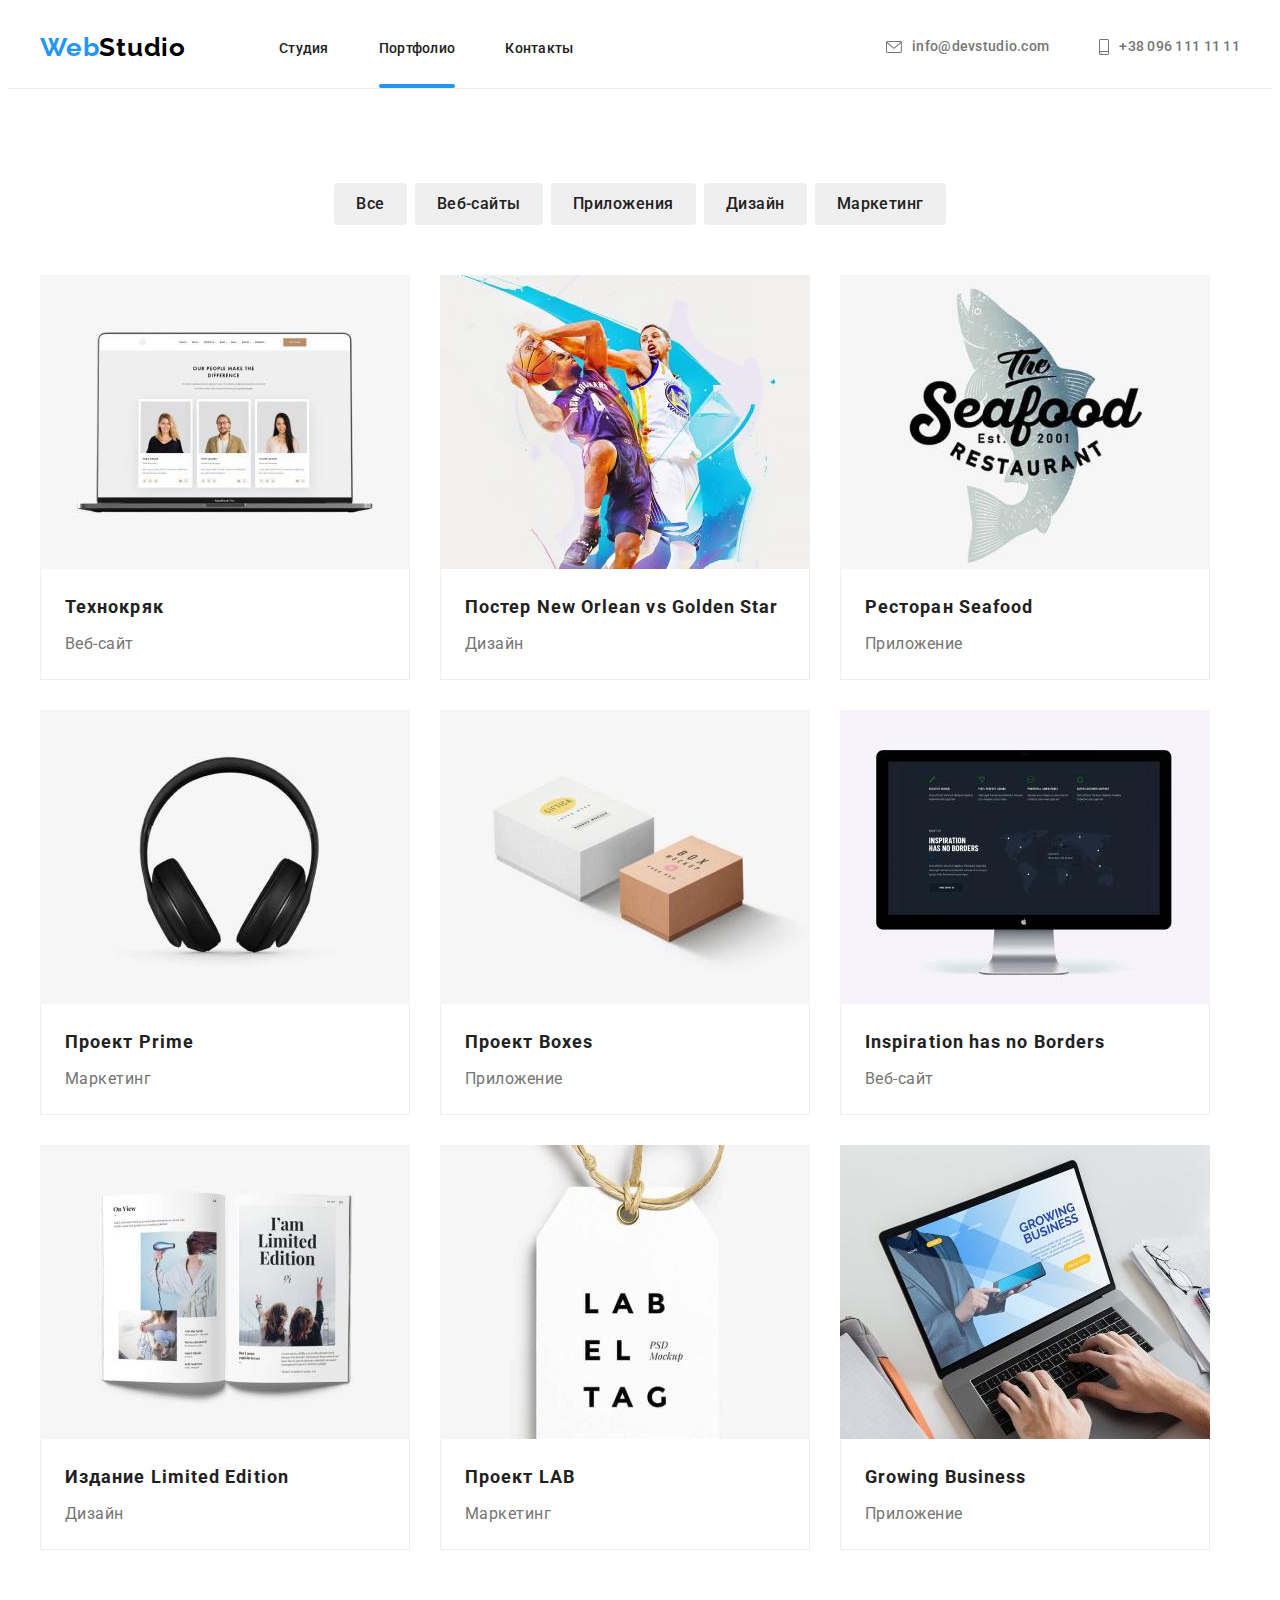
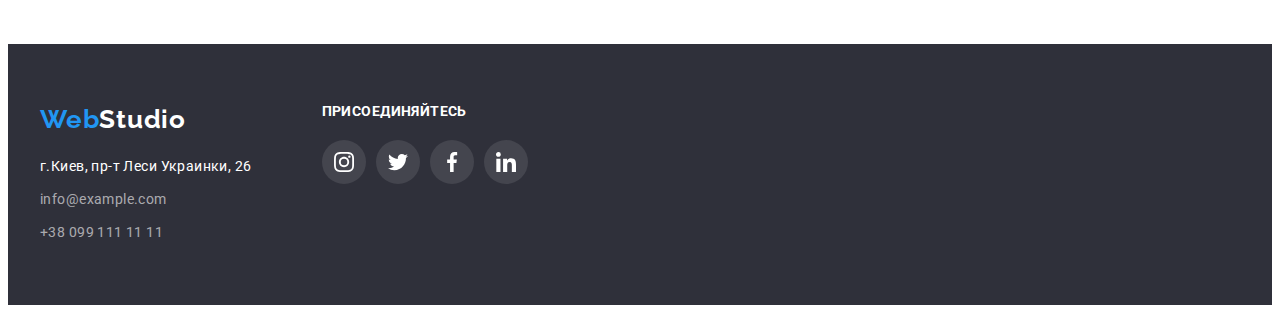
==== portfolio.html @ 5cf45ad4 "add" ====
<!DOCTYPE html>
<html lang="ru">
  <head>
    <meta charset="UTF-8" />
    <meta http-equiv="X-UA-Compatible" content="IE=edge" />
    <meta name="viewport" content="width=device-width, initial-scale=1.0" />
    <title>Портфолио</title>
    <link rel="preconnect" href="https://fonts.googleapis.com" />
    <link rel="preconnect" href="https://fonts.gstatic.com" crossorigin />
    <link
      href="https://fonts.googleapis.com/css2?family=Raleway:wght@700&family=Roboto:wght@400;500;700;900&display=swap"
      rel="stylesheet"
    />
    <link rel="stylesheet" href="./css/style.css" />
    <link rel="stylesheet" href="https://cdnjs.cloudflare.com/ajax/libs/modern-normalize/1.1.0/modern-normalize.min.css" integrity="sha512-wpPYUAdjBVSE4KJnH1VR1HeZfpl1ub8YT/NKx4PuQ5NmX2tKuGu6U/JRp5y+Y8XG2tV+wKQpNHVUX03MfMFn9Q==" crossorigin="anonymous" referrerpolicy="no-referrer" />
  </head>
  <body>
    <header class="header">
      <div class="container header-container">
      <nav class="header-nav">
        <a class="logo-header list" href="./index.html"lang="en"><span class="logo-web">Web</span>Studio</span></a>
        <ul class="header-list">
          <li class="header-item"><a href="" class="header-link list">Студия</a></li>
          <li class="header-item" ><a href="./portfolio.html"class="header-link current list">Портфолио</a></li>
          <li class="header-item "><a href="" class="header-link list">Контакты</a></li>
        </ul>
      </nav>
      <ul class="header-contacts list">
        <li class="header-contacts-item"><a href="mailto:info@devstudio.com" class="header-mail list">info@devstudio.com 
          <svg class="header-icon" width="16" height="12">
          <use href="./images/icons.svg#icon-envelope"></use>
          </svg>
          </a>
        </li>
        <li class="header-contacts-item"><a href="tel:+380961111111" class="header-tel list">+38 096 111 11 11 
          <svg class="header-icon" width="10" height="16">
          <use href="./images/icons.svg#icon-smartphone"></use>
          </svg>
           </a></li>
      </ul>
    </div>
    </header>
    <section class="portfolio section">
      <div class="container portfolio-container">
      <ul class="button-list list">
        <li class="button-item"><button class="button-link"type="button">Все</button></li>
        <li class="button-item"><button class="button-link"type="button">Веб-сайты</button></li>
        <li class="button-item"><button class="button-link"type="button">Приложения</button></li>
        <li class="button-item"><button class="button-link"type="button">Дизайн</button></li>
        <li class="button-item"><button class="button-link"type="button">Маркетинг</button></li>
      </ul>
      <ul class="portfolio-list list">
        <li class="portfolio-item"><a href="" class="portfolio-link list">
          <div class="portfolio-wrap">
          <img
            src="./images 2/img 1.jpg"
            alt="Websait"
            width="370"
            height="294"
          />
          <p class="portfolio-top-text">
            Ресурс пропонує комплексні пропозиції з різним рівнем функціоналу та сервісів. Все це дозволить відвідувачу отримати вичерпні відомості про компанію чи приватну особу.
          </p>
        </div>
          <div class="portfolio-rectangle">
          <h3 class="portfolio-title">Технокряк</h3>
          <p class="portfolio-text">Веб-сайт</p>
        </div>
      </a>
      </li>
        <li class="portfolio-item"><a href="" class="portfolio-link list">
          <div class="portfolio-wrap">
            <img src="./images 2/img 2.jpg"
            alt="Design"
            width="370"
            height="294"
          />
            <p class="portfolio-top-text">
            Ресурс пропонує комплексні пропозиції з різним рівнем функціоналу та сервісів. Все це дозволить відвідувачу отримати вичерпні відомості про компанію чи приватну особу.
          </p>
        </div>
          <div class="portfolio-rectangle">
          <h3 class="portfolio-title">Постер New Orlean vs Golden Star</h3>
          <p class="portfolio-text">Дизайн</p>
        </div>
      </a>
        </li>
        <li class="portfolio-item"><a href="" class="portfolio-link list">
          <div class="portfolio-wrap">
          <img
            src="./images 2/img 3.jpg"
            alt="Application"
            width="370"
            height="294"
          />
          <p class="portfolio-top-text">
            Ресурс пропонує комплексні пропозиції з різним рівнем функціоналу та сервісів. Все це дозволить відвідувачу отримати вичерпні відомості про компанію чи приватну особу.
          </p>
        </div>
          <div class="portfolio-rectangle">
        <h3 class="portfolio-title">Ресторан Seafood</h3>
          <p class="portfolio-text">Приложение</p>
        </div>
      </a>
        </li>
        <li class="portfolio-item"><a href="" class="portfolio-link list">
          <div class="portfolio-wrap">
          <img
            src="./images 2/img 4.jpg"
            alt="Marketing"
            width="370"
            height="294"
          />
          <p class="portfolio-top-text">
            Ресурс пропонує комплексні пропозиції з різним рівнем функціоналу та сервісів. Все це дозволить відвідувачу отримати вичерпні відомості про компанію чи приватну особу.
          </p>
        </div>
          <div class="portfolio-rectangle">
          <h3 class="portfolio-title">Проект Prime</h3>
          <p class="portfolio-text">Маркетинг</p>
        </div>
      </a>
      </li>
        <li class="portfolio-item"><a href="" class="portfolio-link list">
          <div class="portfolio-wrap">
          <img
            src="./images 2/img 5.jpg"
            alt="Application"
            width="370"
            height="294"
          />
          <p class="portfolio-top-text">
            Ресурс пропонує комплексні пропозиції з різним рівнем функціоналу та сервісів. Все це дозволить відвідувачу отримати вичерпні відомості про компанію чи приватну особу.
          </p>
        </div>
          <div class="portfolio-rectangle"><h3 class="portfolio-title">Проект Boxes</h3>
          <p class="portfolio-text">Приложение</p>
        </div>
      </a>
      </li>
        <li class="portfolio-item"><a href="" class="portfolio-link list">
          <div class="portfolio-wrap">
          <img
            src="./images 2/img 6.jpg"
            alt="Websait"
            width="370"
            height="294"
          />
          <p class="portfolio-top-text">
            Ресурс пропонує комплексні пропозиції з різним рівнем функціоналу та сервісів. Все це дозволить відвідувачу отримати вичерпні відомості про компанію чи приватну особу.
          </p>
        </div>
          <div class="portfolio-rectangle"><h3 class="portfolio-title">Inspiration has no Borders</h3>
          <p class="portfolio-text">Веб-сайт</p>
        </div></a>
      </li>
        <li class="portfolio-item"><a href="" class="portfolio-link list">
          <div class="portfolio-wrap">
          <img
            src="./images 2/img 7.jpg"
            alt="Design"
            width="370"
            height="294"
          />
          <p class="portfolio-top-text">
            Ресурс пропонує комплексні пропозиції з різним рівнем функціоналу та сервісів. Все це дозволить відвідувачу отримати вичерпні відомості про компанію чи приватну особу.
          </p>
        </div>
          <div class="portfolio-rectangle"><h3 class="portfolio-title">Издание Limited Edition</h3>
          <p class="portfolio-text">Дизайн</p>
        </div></a>
      </li>
        <li class="portfolio-item"><a href="" class="portfolio-link list">
          <div class="portfolio-wrap">
          <img
            src="./images 2/img 8.jpg"
            alt="Marketing"
            width="370"
            height="294"
          />
          <p class="portfolio-top-text">
            Ресурс пропонує комплексні пропозиції з різним рівнем функціоналу та сервісів. Все це дозволить відвідувачу отримати вичерпні відомості про компанію чи приватну особу.
          </p>
        </div>
          <div class="portfolio-rectangle"><h3 class="portfolio-title">Проект LAB</h3>
          <p class="portfolio-text">Маркетинг</p>
        </div></a>
      </li>
        <li class="portfolio-item"><a href="" class="portfolio-link list">
          <div class="portfolio-wrap">
          <img
            src="./images 2/img 9.jpg"
            alt="Application"
            width="370"
            height="294"
          />
          <p class="portfolio-top-text">
            Ресурс пропонує комплексні пропозиції з різним рівнем функціоналу та сервісів. Все це дозволить відвідувачу отримати вичерпні відомості про компанію чи приватну особу.
          </p>
        </div>
          <div class="portfolio-rectangle">
          <h3 class="portfolio-title">Growing Business</h3>
          <p class="portfolio-text">Приложение</p>
        </div>
      </a>
      </li>
      </ul>
    </div>
    </section>
   <footer class="footer-contact">
  <div class="contact container"> 
        <div>
      <a class="logo-footer list" href ="/index.html" lang="en"><span class="logo-web">Web</span><span>Studio</span></a>
      <address class="contact-adress ">
        <ul class="contact-list list ">
          <li class="contact-item ">
            <a
              href =" https://g.page/stamp-capital?share"
              target="_blank"class="contact-map list"
              rel="noopener noreferrer nofollow"
              >г.Киев, пр-т Леси Украинки, 26</a
            >
          </li>
          <li class="contact-item"><a href="mailto:info@example.com" class="contact-email list">info@example.com</a></li>
          <li class="contact-item"><a class="contact-tel list" href="tel:+380991111111">+38 099 111 11 11</a></li>
        </ul>
      </address>
     </div>
    <div class="footer-connect">
      <h3 class="footer-connect-text">Присоединяйтесь</h3>
            <ul class="footer-connect-soc list">
            <li class="footer-connect-soc-item"><a href="" class="footer-connect-soc-link link">
                <svg class="footer-connect-soc-icon" width="20" height="20">
                  <use href="./images/icons.svg#icon-instagram"></use>
                </svg>
              </a></li>
              <li class="footer-connect-soc-item"><a href="" class="footer-connect-soc-link link">
                <svg class="footer-connect-soc-icon" width="20" height="20">
                  <use href="./images/icons.svg#icon-twitter"></use>
                </svg>
              </a></li>
              <li class="footer-connect-soc-item"><a href="" class="footer-connect-soc-link link">
                <svg class="footer-connect-soc-icon" width="20" height="20">
                  <use href="./images/icons.svg#icon-facebook"></use>
                </svg>
              </a></li>
              <li class="footer-connect-soc-item"><a href="" class="footer-connect-soc-link link">
                <svg class="footer-connect-soc-icon" width="20" height="20">
                  <use href="./images/icons.svg#icon-linkedin"></use>
                </svg>
              </a></li>
            </ul>
            </div>
          </div>
  </body>
</html>
---- css/style.css ----
:root {
   --first-text-color:  #212121;
   --secondary-text-color:#757575;
   --hover-color:  #2196F3;
}


body{
    font-family: 'Roboto',sans-serif;
}
p, h1, h2, h3, h4 ,h5, h6{
    margin: 0;
}

ul, ol {
    margin: 0;
    padding-left: 0;
}

.list{
    list-style: none;
}

.list{
    text-decoration: none;
    
}

.container{
    width: 1200px;
    margin-left: auto;
    margin-right: auto;
    padding-left: 15px;
    padding-right: 15px;
}
.section{
    padding-top: 94px;
    padding-bottom: 94px;
}

.section-second {
    padding-top: 0px;
    padding-bottom: 94px;
    }

    img{
        display: block;
        max-width: 100%;
        height: auto;
    }
    

 
/*-------------HEADER------*/

.header{
   border-bottom: 1px solid #ECECEC; 
   padding-top: 24px;
   padding-bottom: 25px;
}

.header > .container{
display: flex;
align-items: center;
}
.logo-header
{
     font-family: 'Raleway',sans-serif;
     font-weight: 700;
     font-size: 26px;
     line-height: 1.19;
     letter-spacing: 0.03em; 
     color: #000000;
     margin-right: 93px;
    

}   
.logo-web {
    font-family: 'Raleway', sans-serif;
    font-weight: 700;
    font-size: 26px;
    line-height: 1.19;
    letter-spacing: 0.03em;
    color: #2196F3;
    
}
.header-nav{
    display: flex;
    align-items: center;
}
.header-list{
 display: flex;
 align-items: center;
 
 }
 .header-item{
    list-style: none;
    
 }    
    
  .header-item:not(:last-child){
   margin-right: 50px;
     }    
 
.header-link{
    font-weight: 500;
    font-size: 14px;
    line-height: 1.14;
    list-style: none;
    letter-spacing: 0.02em;
    color:var(--first-text-color);
    transition: color 250ms cubic-bezier(0.4, 0, 0.2, 1);
    
    
}     
.header-link:hover, 
.header-link:focus {
    color: var(--hover-color)
}  
.current{
    position: relative;
}
.current::after{
    position: absolute;
    width: 100%;
    content: '';
    height: 4px;
    border-radius:2px;
    left: 0;
    background-color: #2196F3;
    bottom: -32px;
    transition: transform 250ms cubic-bezier(0.4, 0, 0.2, 1);
    transition-property: color;
}


.current:hover,
.current:active{
   color: var(--hover-color);
}
.header-contacts{
    display: flex;
    margin-left: auto;
    align-items: center;
}
.header-contacts-item:not(:last-child){
margin-right: 50px;
}

.header-icon {
    display: flex;
    align-items: center;
    fill: currentColor;
    margin-right: 10px;
    
}
    
.header-icon:hover,
.header-icon:focus {
    background-color:#FFFFFF ;
    fill:currentColor;
}


.header-mail{
    display: flex;
    align-items: center;
    flex-direction:row-reverse;
    font-weight: 500;
    font-size: 14px;
    line-height: 1.14;
    letter-spacing: 0.02em;
    color: var(--secondary-text-color);
    transition: color 250ms cubic-bezier(0.4, 0, 0.2, 1);
    
 }
.header-mail:hover,
.header-mail:focus {
 color: var(--hover-color);
 
}

.header-tel{
    display: flex;
    align-items: center;
    flex-direction: row-reverse;
    font-weight: 500;
    font-size: 14px;
    line-height: 1.14;
    letter-spacing: 0.02em;
    color: var(--secondary-text-color);
    transition: color 250ms cubic-bezier(0.4, 0, 0.2, 1);
    
 }
 
.header-tel:hover,
.header-tel:focus {
    color: var(--hover-color)
 
}

      /*--------HERO-----------*/

.hero{
    /* background-color:#2F303A; */
    padding-top: 200px;
    padding-bottom: 200px;
    text-align: center;
    margin-top: auto;
}
 .hero-bg {
    background-image: linear-gradient(rgba(47, 48, 58, 0.4),
    rgba(47, 48, 58, 0.4)),url(../images/hero-bg.jpg);
    background-repeat: no-repeat;
    background-position: center;
    background-size: cover;
    max-width: 1600px;
    margin-left: auto;
    margin-right: auto;
    
}
    .hero-title {
    font-family: Roboto ;
    font-weight: 900;
    font-size: 44px;
    line-height: 1.36;
    text-align: center;
    letter-spacing: 0.06em;
    text-transform: uppercase;
    color: #FFFFFF;
    margin: auto;
    margin-right: auto;
    margin-bottom: 30px;
    max-width: 696px;
    
}
 .hero-btn {
    font-family:inherit;
    font-weight: 700;
    font-size: 16px;
    line-height: 1.88;
    display: flex;
    text-align: center;
    letter-spacing: 0.06em;
    cursor: pointer;
    color: #FFFFFF;
    background-color: #2196F3;
    display:block;
    margin:auto;
    height: 50px;
    width: 200px;
    border-radius: 4px;
    border-color:transparent;
    transition: transform 250ms cubic-bezier(0.4, 0, 0.2, 1);
    transition-property: background-color;
} 
.hero-btn:hover,
.hero-btn:focus {
    background-color: #188CE8; 
}  
    


 /*--------DESCRIPTION-----------*/


       
   

   .description-list{
    display: flex;
    align-items: center;
    
    }
   .description-item:not(:last-child){
    margin-right: 30px;
    
   }

   .description-soc {
    display: flex;
    align-items: center;
    justify-content: center;
    width: 270px;
    height: 120px;
    background-color: #F5F4FA;
    margin-bottom:30px;
     
   }
   
   .description-title {
    font-family: inherit;
    font-weight: 700;
    font-size: 14px;
    line-height: 1.14;
    letter-spacing: 0.03em;
    text-transform: uppercase;
    color:var(--first-text-color);
    margin-bottom: 10px;
    
}

.description-text {
    
    font-weight: 400;
    font-size: 14px;
    line-height: 1.71;
    letter-spacing: 0.03em;
    color: var(--secondary-text-color);
    
   
}

/*---------------ABOUT---------*/


.about-title{
    font-weight: 700;
    font-size: 36px;
    line-height: 1.17;
    text-align: center;
    letter-spacing: 0.03em;
    color: var(--first-text-color);
    margin-bottom: 50px;

}

.about-picture{
    display: flex;
    align-items: center;
    gap: 30px;
}

.about-item{
    position: relative;
}

.about-text{
    position: absolute;
    bottom:0;
    font-family: inherit;
    font-weight: 700;
    font-size: 14px;
    line-height: 1.14;;
    text-align: center;
    letter-spacing: 0.03em;
    text-transform: uppercase;
    color: #FFFFFF;
    width: 100%;
    height: 70px;
    background: rgba(47, 48, 58, 0.8);
    display: flex;
    justify-content: center;
    align-items: center;
}

/*---------------TEAM---------*/

.team {
    background-color: #F5F4FA;
    max-width: 1600px;
    margin-left: auto;
    margin-right: auto;
}

.team-title {
    font-weight: 700;
    font-size: 36px;
    line-height: 1.17;
    letter-spacing: 0.03em;
    color: var(--first-text-color);
    margin-bottom: 50px;
    text-align: center;
}

  .team-name {
    font-weight: 500;
    font-size: 16px;
    line-height: 1.19;
    letter-spacing: 0.03em;
    color: var(--first-text-color);
    margin-bottom: 10px;
   
    
 }

 .team-picture {
    display: flex;
    align-items: center;
    gap: 30px;
    list-style: none;
    text-align: center;
    
}
 
.team-list{
    
    border-color: transparent;
    background: #FFFFFF;
    box-shadow: 0px 4px 4px rgba(0, 0, 0, 0.25), 0px 1px 1px rgba(0, 0, 0, 0.14), 0px 2px 1px rgba(0, 0, 0, 0.2);
    border-radius: 0px 0px 4px 4px;
}

.team-rectangle{
    padding-top: 30px;
    padding-bottom: 30px;
    
}
.team-text {
    font-weight: 400;
    font-size: 16px;
    line-height: 1.19;
    letter-spacing: 0.03em;
    color: var(--secondary-text-color);
    margin-bottom: 16px;
    
}

.team-soc{
    display: flex;
    justify-content: center;
    gap: 10px;
}

.team-soc-link  {
    width: 44px;
    height: 44px;
    border-radius: 50%;
    background-color: #FFFFFF;
    display: flex;
    align-items: center;
    justify-content: center;
    fill:#AFB1B8;
    transition: background-color 250ms cubic-bezier(0.4, 0, 0.2, 1), 
    fill 250ms cubic-bezier(0.4, 0, 0.2, 1);
}




.team-soc-link:hover,
.team-soc-link:focus{
 background-color: var(--hover-color);
 fill:#FFFFFF
}



/*--------------CLIENTS---------*/

.clients {
    max-width: 1600px;
    margin-left: auto;
    margin-right: auto;
    
   
}
.clients-title{
    font-weight: 700;
    font-size: 36px;
    line-height: 1.17;
    letter-spacing: 0.03em;
    color: var(--first-text-color);
    margin-bottom: 50px;
    text-align: center;
}


.clients-list  {
    display: flex;
    justify-content: center;
    gap: 30px;
}


.clients-link{
    width: 170px;
    height: 92px;
    align-items: center;
    justify-content: center;
    border: 1px solid #AFB1B8;
    border-radius: 4px;
    display: flex;
    fill:#AFB1B8;
    transition: border-color 250ms cubic-bezier(0.4, 0, 0.2, 1), 
    fill 250ms cubic-bezier(0.4, 0, 0.2, 1);
}   

.clients-link:hover,
.clients-link:focus{
border-color: var(--hover-color);
fill: var(--hover-color);
}



        

/*---------------FOOTER--------*/

.footer-contact{
    background-color: #2F303A;
    padding-top: 60px;
    padding-bottom: 60px;
    max-width: 1600px;
    margin-left: auto;
    margin-right: auto;
   } 
.contact.container {
   display: flex;
   
}   
 .logo-footer{
    font-family: 'Raleway', sans-serif;
    font-weight: 700;
    font-size: 26px;
    line-height: 1.19;
    letter-spacing: 0.03em;
    color: #FFFFFF;
    margin-bottom: 20px;
    display: inline-block;
    
}   
    


.contact-item:not(:last-child){
    margin-bottom: 9px;
}
.contact-adress {
    font-style: normal;
   
}
.contact-map {
    font-style: normal;
    font-weight: 400;
    font-size: 14px;
    line-height: 1.71;
    letter-spacing: 0.03em;
    color: #FFFFFF;
    transition: color 250ms cubic-bezier(0.4, 0, 0.2, 1);}
   

.contact-map:hover,
.contact-map:focus{
  color: var(--hover-color);
 }
.contact-email {
    font-style: normal;
    font-weight: 400;
    font-size: 14px;
    line-height: 1.71;
    letter-spacing: 0.03em;
    color: rgba(255, 255, 255, 0.6);
    transition: transform 250ms cubic-bezier(0.4, 0, 0.2, 1);
    transition-property: color;
}
.contact-email:hover,
.contact-email:focus {
    color:var(--hover-color);
}
.contact-tel{
    font-style: normal;
    font-weight: 400;
    font-size: 14px;
    line-height: 1.71;
    letter-spacing: 0.03em;
    color: rgba(255, 255, 255, 0.6);
    transition: transform 250ms cubic-bezier(0.4, 0, 0.2, 1);
    transition-property: color;     
}
  .contact-tel:hover,
  .contact-tel:focus {
      color: var(--hover-color)

  }
  
  .footer-connect{
    margin-left: 70px;
  }
    
 
   .footer-connect-soc{
    display:flex;
    gap: 10px;
    align-items: baseline;

}    
    .footer-connect-text{
    font-family: Roboto, sans-serif;
    font-weight: 700;
    font-size: 14px;
    line-height: 1.14;
    letter-spacing: 0.03em;
    text-transform: uppercase;
    color: #FFFFFF;
    margin-bottom: 20px;

}  
   .footer-connect-soc-link{
    width: 44px;
    height: 44px;
    border-radius: 50%;
    background-color:rgba(255, 255, 255, 0.1);;
    display: flex;
    align-items: center;
    justify-content: center;
    fill: #FFFFFF;
    transition: background-color 250ms cubic-bezier(0.4, 0, 0.2, 1);
}
.footer-connect-soc-link:hover,
.footer-connect-soc-link:focus {
    background-color: var(--hover-color);
}

.backdrop{
    position: absolute;
    top:0;
    width: 100%;
    height: 100%;
    background-color:rgba(0, 0, 0, 0.1);
    border: 1px;
    pointer-events: auto;
    transition: opacity 1000ms cubic-bezier(0.4, 0, 0.2, 1),
    visibility 1000ms cubic-bezier(0.4, 0, 0.2, 1);
}

.modal{
    background-color: #FFFFFF;
    box-shadow: 0px 1px 3px rgba(0, 0, 0, 0.12), 0px 1px 1px rgba(0, 0, 0, 0.14), 0px 2px 1px rgba(0, 0, 0, 0.2);
    border-radius: 4px;
    width: 528px;
    min-height: 581px;
    position: absolute;
    top:50%;
    left:50%;
    transform: translate(-50%, -50%);

}
.modal-close{
    position: absolute;
    right: 8px;
    top:8px;
    width: 30px;
    height: 30px;
    background-color:#FFFFFF;
    border-radius: 50%;
    border: 1px solid rgba(0, 0, 0, 0.1);
    display: flex;
    align-items: center;
    justify-content: center;
   }

   .is-hidden{
    opacity: 0;
    visibility: hidden;
    pointer-events: none;

   }





     /*-----------------PORTFOLIO---------*/
    
  .button-list{
    display: flex;
    flex-wrap: wrap;
    gap: 8px;
    justify-content: center;
    margin-bottom: 50px;
    }

   .portfolio-wrap{
    position: relative;
    overflow: hidden;
    
    }

    .portfolio-link:hover .portfolio-top-text {
     transform: translateY(0%); 

    }
    .portfolio-top-text{
    position:absolute;
    top:0;
    left:0;
    font-family:'Roboto',sans-serif;
    font-weight: 400;
    font-size: 18px;
    line-height:1.56;
    letter-spacing: 0.03em;
    color: #FFFFFF;
    padding: 63px 24px;
    background-color:rgba(33, 150, 243, 0.9);
    transform: translateY(100%);
    transition: transform 250ms cubic-bezier(0.4, 0, 0.2, 1);
    
}
   
   .button-link {
    font-family: inherit;
    font-weight: 500;
    font-size: 16px;
    line-height: 1.62;
    text-align: center;
    letter-spacing: 0.03em;
    cursor: pointer;
    color: #212121;
    border-radius: 4px;
    border-color: transparent;
    padding:6px 20px;
    transition: box-shadow 250ms cubic-bezier(0.4, 0, 0.2, 1), background-color 250ms cubic-bezier(0.4, 0, 0.2, 1), color 250ms cubic-bezier(0.4, 0, 0.2, 1);
}
    .button-link:hover,
    .button-link:focus {
    box-shadow: 0px 3px 1px rgba(0, 0, 0, 0.1), 0px 1px 2px rgba(0, 0, 0, 0.08), 0px 2px 2px rgba(0, 0, 0, 0.12);
    background-color: var(--hover-color);
     color: #FFFFFF;
    }
    .portfolio-rectangle{
    font-family: Roboto,sans-serif;
    padding: 20px 24px;
    border: 1px solid rgba(238, 238, 238, 1);
    border-top: none;
    }
    .portfolio-list{
    display: flex;
    flex-wrap:wrap;
    gap: 30px; 

}
    .portfolio-link{
    display: block;
    transition: box-shadow 250ms cubic-bezier(0.4, 0, 0.2, 1);
}
    .portfolio-link:hover,
    .portfolio-link:focus
     {
        box-shadow: 0px 1px 1px rgba(0, 0, 0, 0.12), 0px 4px 4px rgba(0, 0, 0, 0.06), 1px 4px 6px rgba(0, 0, 0, 0.16);
     }

    .portfolio-title {
     font-weight: 700;
     font-size: 18px;
     line-height: 2;
     letter-spacing: 0.06em;   
     color: var(--first-text-color);
     margin-bottom: 4px;
   }
    .portfolio-text {
    font-weight: 400;
    font-size: 16px;
    line-height: 1.88;
    letter-spacing: 0.03em;
    color: var(--secondary-text-color);
    }
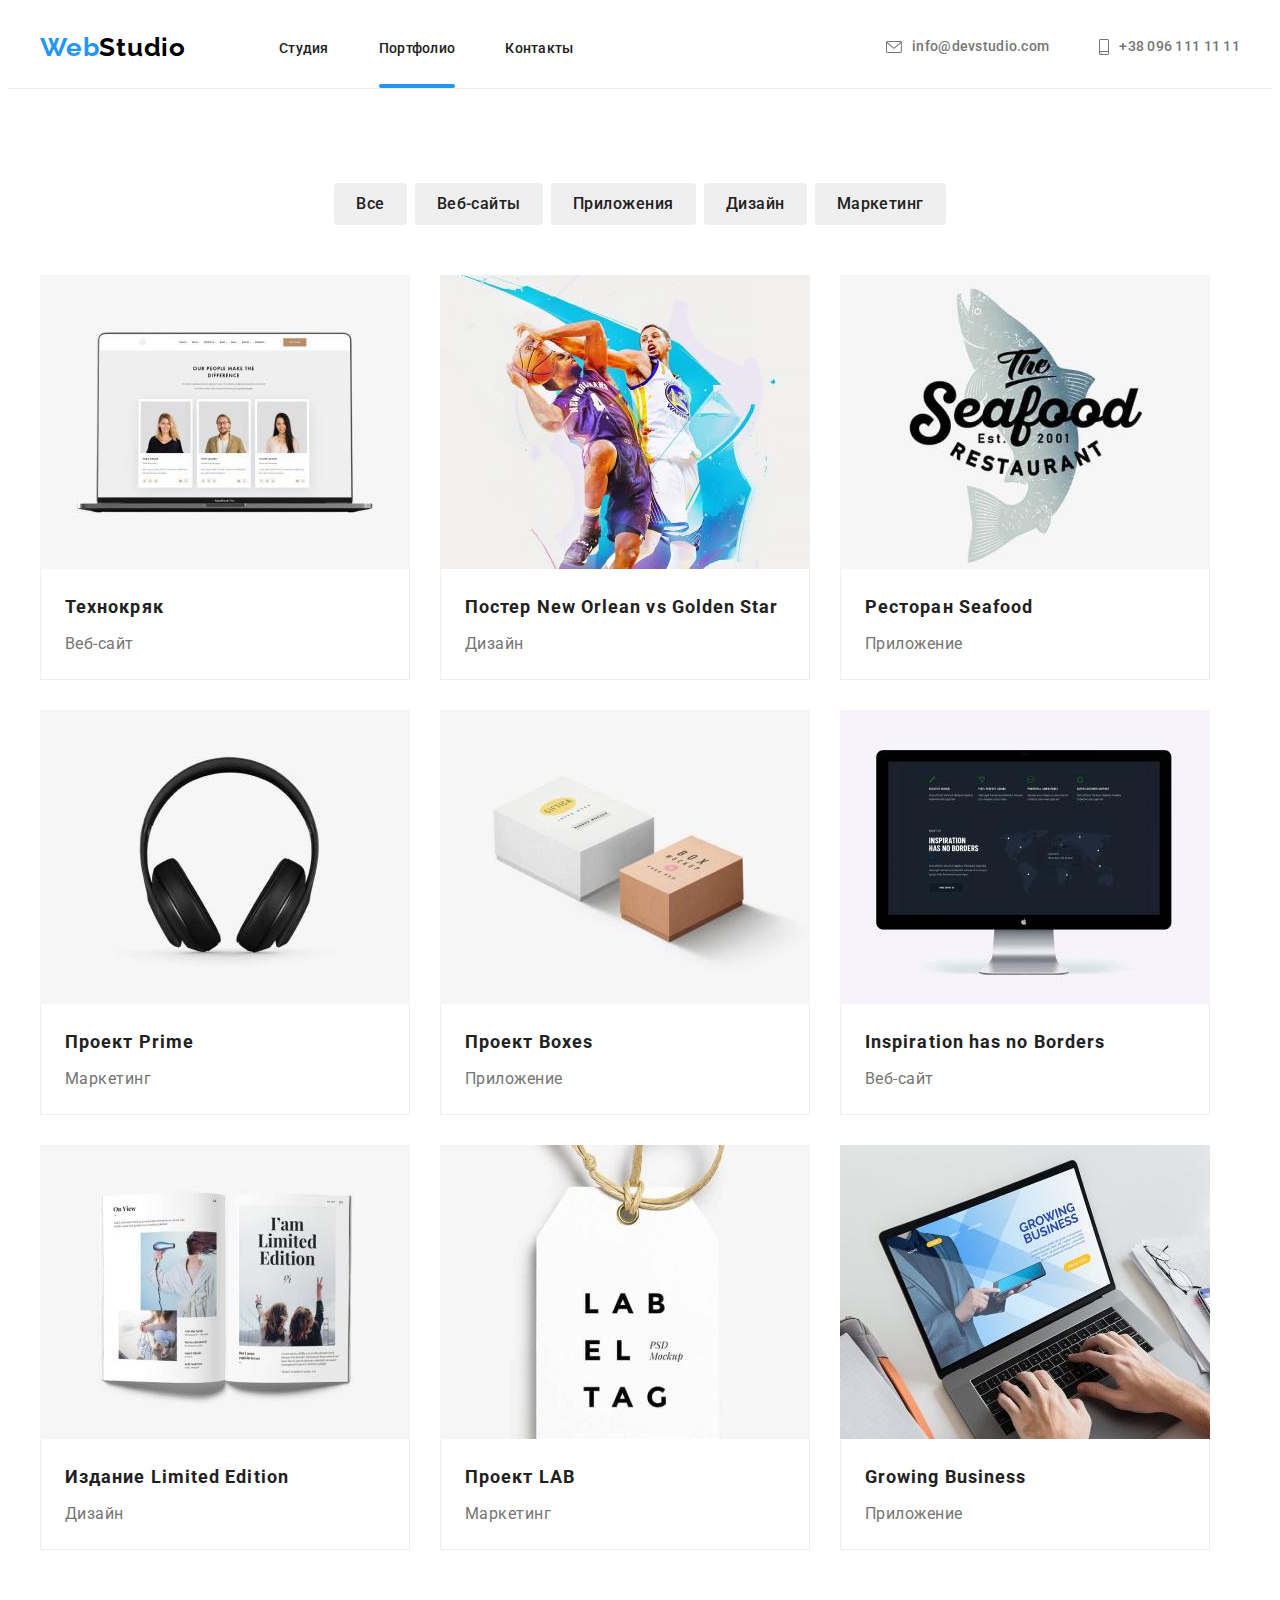
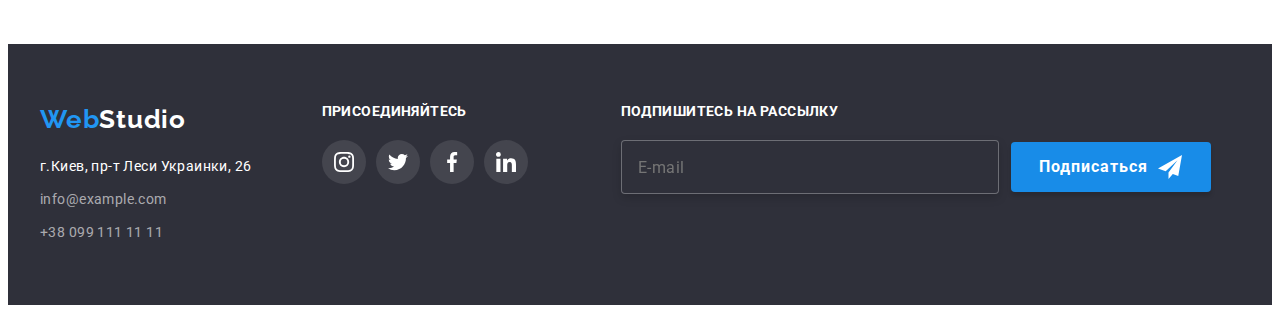
==== commit f74e3113: "add" ====
--- a/portfolio.html
+++ b/portfolio.html
@@ -207,7 +207,8 @@
       </ul>
     </div>
     </section>
-   <footer class="footer-contact">
+    </main> 
+    <footer class="footer-contact">
   <div class="contact container"> 
         <div>
       <a class="logo-footer list" href ="/index.html" lang="en"><span class="logo-web">Web</span><span>Studio</span></a>
@@ -251,6 +252,26 @@
               </a></li>
             </ul>
             </div>
-          </div>
+          <div class="footer-email">
+          <h3 class="footer-text-email">Подпишитесь на рассылку</h3>
+          <form class="footer-form">          
+          <input
+            class="footer-input"
+            type="email"
+            name="email"
+            id="email"
+            placeholder="E-mail"
+          />
+          <button class="footer-button" type="submit">
+            Подписаться
+            <svg class="button-icon-send" width="24" height="24">
+              <use href="./images/icons.svg#icon-icon-send"></use>
+            </svg>
+          </button>
+        </form>
+      
+    </div>
+  </div>
+    </footer>
   </body>
 </html>
--- a/css/style.css
+++ b/css/style.css
@@ -251,9 +251,9 @@
     width: 200px;
     border-radius: 4px;
     border-color:transparent;
-    transition: transform 250ms cubic-bezier(0.4, 0, 0.2, 1);
-    transition-property: background-color;
-} 
+    transition: background-color 250ms cubic-bezier(0.4, 0, 0.2, 1);
+ }
+
 .hero-btn:hover,
 .hero-btn:focus {
     background-color: #188CE8; 
@@ -613,7 +613,76 @@
     background-color: var(--hover-color);
 }
 
-.backdrop{
+.footer-text-email{
+font-family: Roboto,sans-serif;
+font-weight: 700;
+font-size: 14px;
+line-height: 1.14;
+letter-spacing: 0.03em;
+text-transform: uppercase;
+color: #FFFFFF;
+margin-bottom: 20px;
+}
+
+.footer-email{
+    margin-left: 93px;
+}
+
+.footer-form{
+    display: flex;
+    align-items: baseline;
+}
+
+.footer-input{
+    width: 358px;
+    height: 50px;
+    border: 1px solid rgba(255, 255, 255, 0.3);
+    filter: drop-shadow(0px 4px 4px rgba(0, 0, 0, 0.15));
+    border-radius: 4px;
+    background-color: #2F303A;
+    padding-left: 16px;
+    font-family: 'Roboto';
+    font-weight: 400;
+    font-size: 16px;
+    line-height: 1.25;
+    letter-spacing: 0.03em;   
+    color: rgba(255, 255, 255, 0.6);
+    outline: transparent;
+    margin-right: 12px;
+    transition: border-color transform 250ms cubic-bezier(0.4, 0, 0.2, 1);
+
+}
+
+.footer-button{
+    font-family: 'Roboto',sans-serif;
+    font-weight: 700;
+    font-size: 16px;
+    line-height: 1.88;
+    display: flex;
+    align-items: center;
+    justify-content: center;
+    cursor: pointer;
+    letter-spacing: 0.06em;
+    color: #FFFFFF;
+    background: #188CE8;
+    margin:auto; 
+    box-shadow: 0px 4px 4px rgba(0, 0, 0, 0.15);
+    border-radius: 4px;
+    border-color: transparent;
+    height: 50px;
+    width: 200px;
+    transition: background-color transform 250ms cubic-bezier(0.4, 0, 0.2, 1);
+}
+
+.button-icon-send {
+fill: currentColor;
+margin-left: 10px;
+}
+
+
+/*---------------MODAL--------*/
+    
+  .backdrop{
     position: absolute;
     top:0;
     width: 100%;
@@ -635,6 +704,7 @@
     top:50%;
     left:50%;
     transform: translate(-50%, -50%);
+    padding:40px;
 
 }
 .modal-close{
@@ -649,6 +719,27 @@
     display: flex;
     align-items: center;
     justify-content: center;
+    transition: fill 250ms cubic-bezier(0.4, 0, 0.2, 1);
+}
+
+   
+   
+    .modal-close:focus{
+    fill:var(--hover-color);
+
+   }
+
+   .modal-title{
+    font-family: inherit;
+    font-style: normal;
+    font-weight: 700;
+    font-size: 20px;
+    line-height: 1.15;
+    text-align: center;
+    letter-spacing: 0.03em;
+    color: var(--first-text-color);
+    margin-bottom: 12px;
+
    }
 
    .is-hidden{
@@ -658,11 +749,163 @@
 
    }
 
-
-
-
-
-     /*-----------------PORTFOLIO---------*/
+   .modal-input{
+    width: 100%;
+    height: 40px;
+    border: 1px solid rgba(33, 33, 33, 0.2);
+    border-radius: 4px;
+    outline: transparent;
+    transition: border-color 250ms cubic-bezier(0.4, 0, 0.2, 1);
+    padding-left: 42px;
+    
+   }
+
+   
+   .modal-input:focus
+   {border-color: var(--hover-color);
+   }
+
+    .modal-input:focus + .input-icon
+    {
+    fill:var(--hover-color)
+   }
+   
+.input-wrap{
+   position: relative;
+
+   }
+ .input-icon{
+     position: absolute;
+     left:12px;
+     top:50%;
+     transform: translateY(-50%);
+     transition: fill 250ms cubic-bezier(0.4, 0, 0.2, 1);
+     
+ }
+   
+ 
+ .modal-field{
+   margin-bottom: 10px;
+  
+ }
+
+ .modal-label{
+    width: 100%;
+    display: block;
+    margin-bottom: 4px;
+    font-family: 'Roboto';
+    font-style: normal;
+    font-weight: 400;
+    font-size: 12px;
+    line-height: 1.17;
+    letter-spacing: 0.01em;
+    color: var(--secondary-text-color);
+}
+.placeholder-text{
+    width: 100%;
+    height: 120px;
+    border: 1px solid rgba(33, 33, 33, 0.2);
+    border-radius: 4px;
+    resize: none;
+    padding: 12px 16px;
+    font-family: 'Roboto',sans-serif;
+    font-style: normal;
+    font-weight: 400;
+    font-size: 12px;
+    line-height: 1.17;
+    letter-spacing: 0.01em;
+    color: rgba(117, 117, 117, 0.5);
+    outline: transparent;
+    transition: border-color 250ms cubic-bezier(0.4, 0, 0.2, 1);
+
+ }
+
+ .placeholder-text:focus
+ {border-color: var(--hover-color);
+ }
+ .check-text{
+    display: flex;
+    align-items: center;
+    justify-content: center;
+    margin-bottom: 30px;
+    font-family: 'Roboto';
+    font-style: normal;
+    font-weight: 400;
+    font-size: 14px;
+    line-height: 1.71;
+    letter-spacing: 0.03em;
+    color: #757575;
+   
+ }
+
+ .check-text span{
+    display: flex;
+    align-items: center;
+    justify-content: center;
+    width: 16px;
+    height: 15px;
+    border-radius: 2px;
+    background-color: #FFFFFF;
+    border: 0.2px solid #000000;
+    transition: background-color 250ms cubic-bezier(0.4, 0, 0.2, 1);
+    margin-right: 7px;
+}
+
+.modal-link{
+    color: rgba(33, 150, 243, 1);
+   
+}
+    
+
+
+
+ .check-icon{
+    fill:transparent;
+    transition: fill 250ms cubic-bezier(0.4, 0, 0.2, 1);
+   
+
+
+}
+.modal-check:checked + .check-text span{
+    background-color: var(--hover-color);
+    border:none;
+ }
+
+ .modal-check:focus + .check-text span {
+    border-color: var(--hover-color);
+}
+ .modal-check:checked + .check-text .check-icon {
+    fill:#FFFFFF;
+ }
+
+
+ .modal-btn {
+     font-family: 'Roboto';
+     font-weight: 700;
+     font-size: 16px;
+     line-height: 1.88;
+     display: flex;
+     align-items: center;
+     text-align: center;
+     letter-spacing: 0.06em;
+     color: #FFFFFF;
+     background: #188CE8;
+     box-shadow: 0px 4px 4px rgba(0, 0, 0, 0.15);
+     border-radius: 4px;
+     border-color: transparent;
+     display: block;
+     margin: auto;
+     height: 50px;
+     width: 200px; 
+     transition: background-color transform 250ms cubic-bezier(0.4, 0, 0.2, 1);
+
+}
+
+ .modal-btn:hover,
+ .modal-btn:focus {
+     background-color: #188CE8;
+ }
+ /*-----------------PORTFOLIO---------*/
     
   .button-list{
     display: flex;
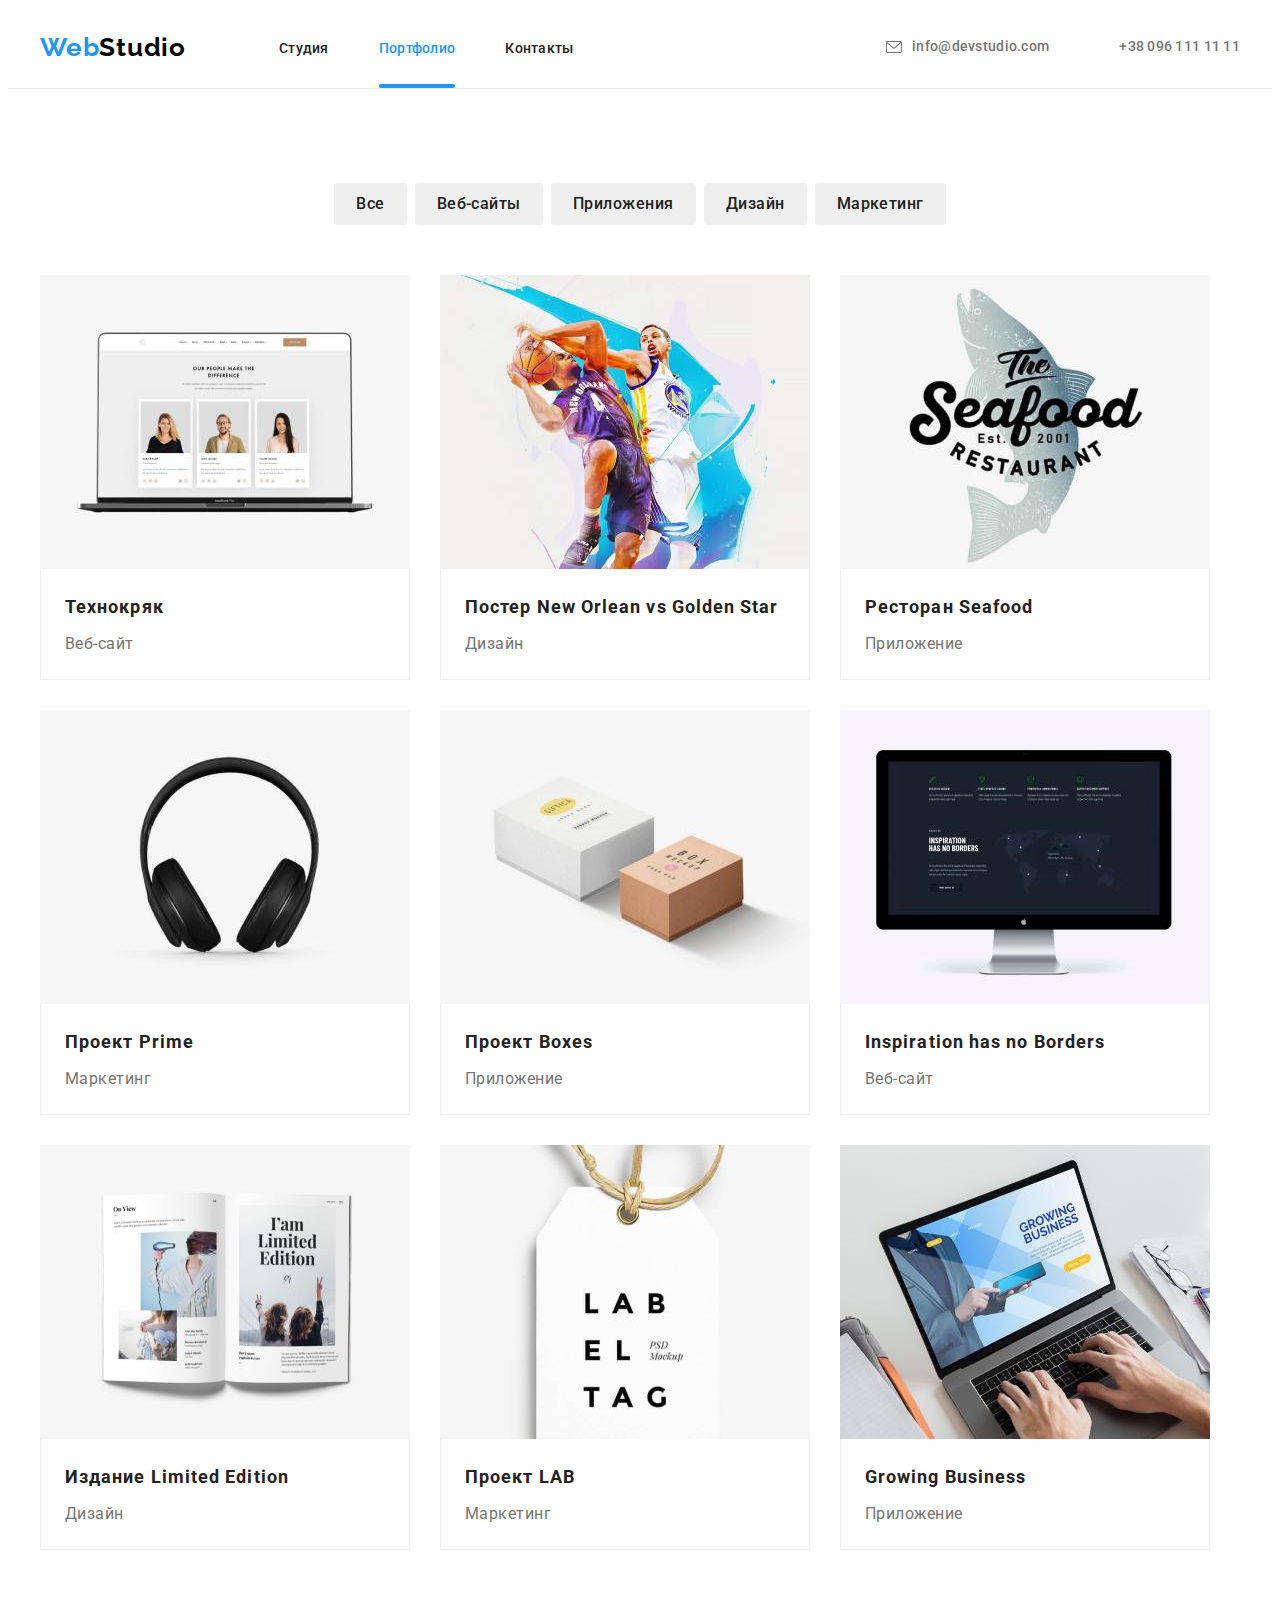
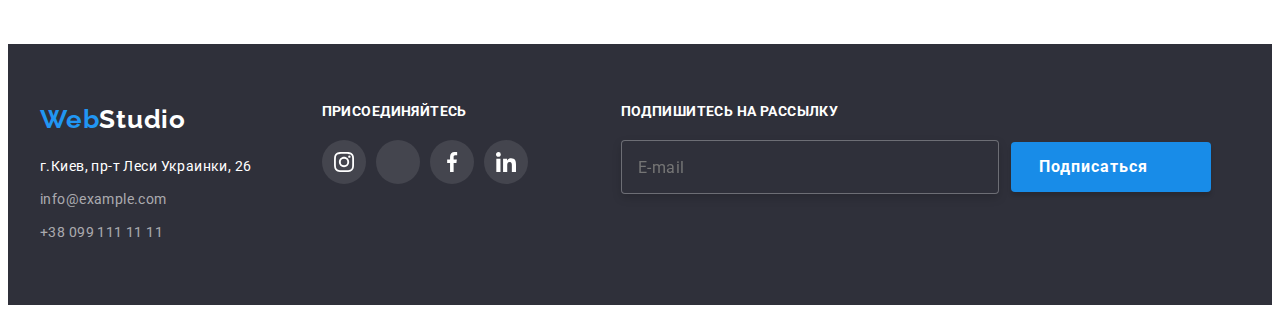
==== commit e2eb8a7a: "add" ====
--- a/portfolio.html
+++ b/portfolio.html
@@ -18,9 +18,9 @@
     <header class="header">
       <div class="container header-container">
       <nav class="header-nav">
-        <a class="logo-header list" href="./index.html"lang="en"><span class="logo-web">Web</span>Studio</span></a>
+        <a class="logo-header list" href="./index.html"lang="en"><span class="logo-web">Web</span><span>Studio</span></a>
         <ul class="header-list">
-          <li class="header-item"><a href="" class="header-link list">Студия</a></li>
+          <li class="header-item"><a href="./index.html" class="header-link list">Студия</a></li>
           <li class="header-item" ><a href="./portfolio.html"class="header-link current list">Портфолио</a></li>
           <li class="header-item "><a href="" class="header-link list">Контакты</a></li>
         </ul>
@@ -59,7 +59,7 @@
             height="294"
           />
           <p class="portfolio-top-text">
-            Ресурс пропонує комплексні пропозиції з різним рівнем функціоналу та сервісів. Все це дозволить відвідувачу отримати вичерпні відомості про компанію чи приватну особу.
+            Ресурс предлагает комплексные предложения с разным уровнем функционала и сервисов. Все это позволит пользователю получать исчерпывающие сведения про компанию или частную особу.
           </p>
         </div>
           <div class="portfolio-rectangle">
@@ -76,7 +76,7 @@
             height="294"
           />
             <p class="portfolio-top-text">
-            Ресурс пропонує комплексні пропозиції з різним рівнем функціоналу та сервісів. Все це дозволить відвідувачу отримати вичерпні відомості про компанію чи приватну особу.
+            Ресурс предлагает комплексные предложения с разным уровнем функционала и сервисов. Все это позволит пользователю получать исчерпывающие сведения про компанию или частную особу.
           </p>
         </div>
           <div class="portfolio-rectangle">
@@ -94,7 +94,7 @@
             height="294"
           />
           <p class="portfolio-top-text">
-            Ресурс пропонує комплексні пропозиції з різним рівнем функціоналу та сервісів. Все це дозволить відвідувачу отримати вичерпні відомості про компанію чи приватну особу.
+            Ресурс предлагает комплексные предложения с разным уровнем функционала и сервисов. Все это позволит пользователю получать исчерпывающие сведения про компанию или частную особу.
           </p>
         </div>
           <div class="portfolio-rectangle">
@@ -112,8 +112,8 @@
             height="294"
           />
           <p class="portfolio-top-text">
-            Ресурс пропонує комплексні пропозиції з різним рівнем функціоналу та сервісів. Все це дозволить відвідувачу отримати вичерпні відомості про компанію чи приватну особу.
-          </p>
+            Ресурс предлагает комплексные предложения с разным уровнем функционала и сервисов. Все это позволит пользователю получать исчерпывающие сведения про компанию или частную особу.
+            </p>
         </div>
           <div class="portfolio-rectangle">
           <h3 class="portfolio-title">Проект Prime</h3>
@@ -130,7 +130,7 @@
             height="294"
           />
           <p class="portfolio-top-text">
-            Ресурс пропонує комплексні пропозиції з різним рівнем функціоналу та сервісів. Все це дозволить відвідувачу отримати вичерпні відомості про компанію чи приватну особу.
+            Ресурс предлагает комплексные предложения с разным уровнем функционала и сервисов. Все это позволит пользователю получать исчерпывающие сведения про компанию или частную особу.
           </p>
         </div>
           <div class="portfolio-rectangle"><h3 class="portfolio-title">Проект Boxes</h3>
@@ -147,7 +147,7 @@
             height="294"
           />
           <p class="portfolio-top-text">
-            Ресурс пропонує комплексні пропозиції з різним рівнем функціоналу та сервісів. Все це дозволить відвідувачу отримати вичерпні відомості про компанію чи приватну особу.
+            Ресурс предлагает комплексные предложения с разным уровнем функционала и сервисов. Все это позволит пользователю получать исчерпывающие сведения про компанию или частную особу.
           </p>
         </div>
           <div class="portfolio-rectangle"><h3 class="portfolio-title">Inspiration has no Borders</h3>
@@ -163,7 +163,7 @@
             height="294"
           />
           <p class="portfolio-top-text">
-            Ресурс пропонує комплексні пропозиції з різним рівнем функціоналу та сервісів. Все це дозволить відвідувачу отримати вичерпні відомості про компанію чи приватну особу.
+            Ресурс предлагает комплексные предложения с разным уровнем функционала и сервисов. Все это позволит пользователю получать исчерпывающие сведения про компанию или частную особу.
           </p>
         </div>
           <div class="portfolio-rectangle"><h3 class="portfolio-title">Издание Limited Edition</h3>
@@ -179,7 +179,7 @@
             height="294"
           />
           <p class="portfolio-top-text">
-            Ресурс пропонує комплексні пропозиції з різним рівнем функціоналу та сервісів. Все це дозволить відвідувачу отримати вичерпні відомості про компанію чи приватну особу.
+            Ресурс предлагает комплексные предложения с разным уровнем функционала и сервисов. Все это позволит пользователю получать исчерпывающие сведения про компанию или частную особу.
           </p>
         </div>
           <div class="portfolio-rectangle"><h3 class="portfolio-title">Проект LAB</h3>
@@ -195,7 +195,7 @@
             height="294"
           />
           <p class="portfolio-top-text">
-            Ресурс пропонує комплексні пропозиції з різним рівнем функціоналу та сервісів. Все це дозволить відвідувачу отримати вичерпні відомості про компанію чи приватну особу.
+            Ресурс предлагает комплексные предложения с разным уровнем функционала и сервисов. Все это позволит пользователю получать исчерпывающие сведения про компанию или частную особу.
           </p>
         </div>
           <div class="portfolio-rectangle">
--- a/css/style.css
+++ b/css/style.css
@@ -48,6 +48,21 @@
         max-width: 100%;
         height: auto;
     }
+
+    .visually-hidden {
+        position: absolute;
+        width: 1px;
+        height: 1px;
+        margin: -1px;
+        border: 0;
+        padding: 0;
+        white-space: nowrap;
+        clip-path: inset(100%);
+        clip: rect(0 0 0 0);
+        overflow: hidden;
+    }
+
+   
     
 
  
@@ -119,6 +134,8 @@
 }  
 .current{
     position: relative;
+    color: var(--hover-color);
+    
 }
 .current::after{
     position: absolute;
@@ -134,10 +151,7 @@
 }
 
 
-.current:hover,
-.current:active{
-   color: var(--hover-color);
-}
+
 .header-contacts{
     display: flex;
     margin-left: auto;
@@ -785,7 +799,7 @@
    
  
  .modal-field{
-   margin-bottom: 10px;
+   margin-bottom: 20px;
   
  }
 
@@ -807,6 +821,7 @@
     border: 1px solid rgba(33, 33, 33, 0.2);
     border-radius: 4px;
     resize: none;
+    display: block;
     padding: 12px 16px;
     font-family: 'Roboto',sans-serif;
     font-style: normal;
@@ -823,11 +838,16 @@
  .placeholder-text:focus
  {border-color: var(--hover-color);
  }
+
+
+ .checkbox{
+    margin-bottom: 30px;
+ }
  .check-text{
     display: flex;
     align-items: center;
     justify-content: center;
-    margin-bottom: 30px;
+    
     font-family: 'Roboto';
     font-style: normal;
     font-weight: 400;
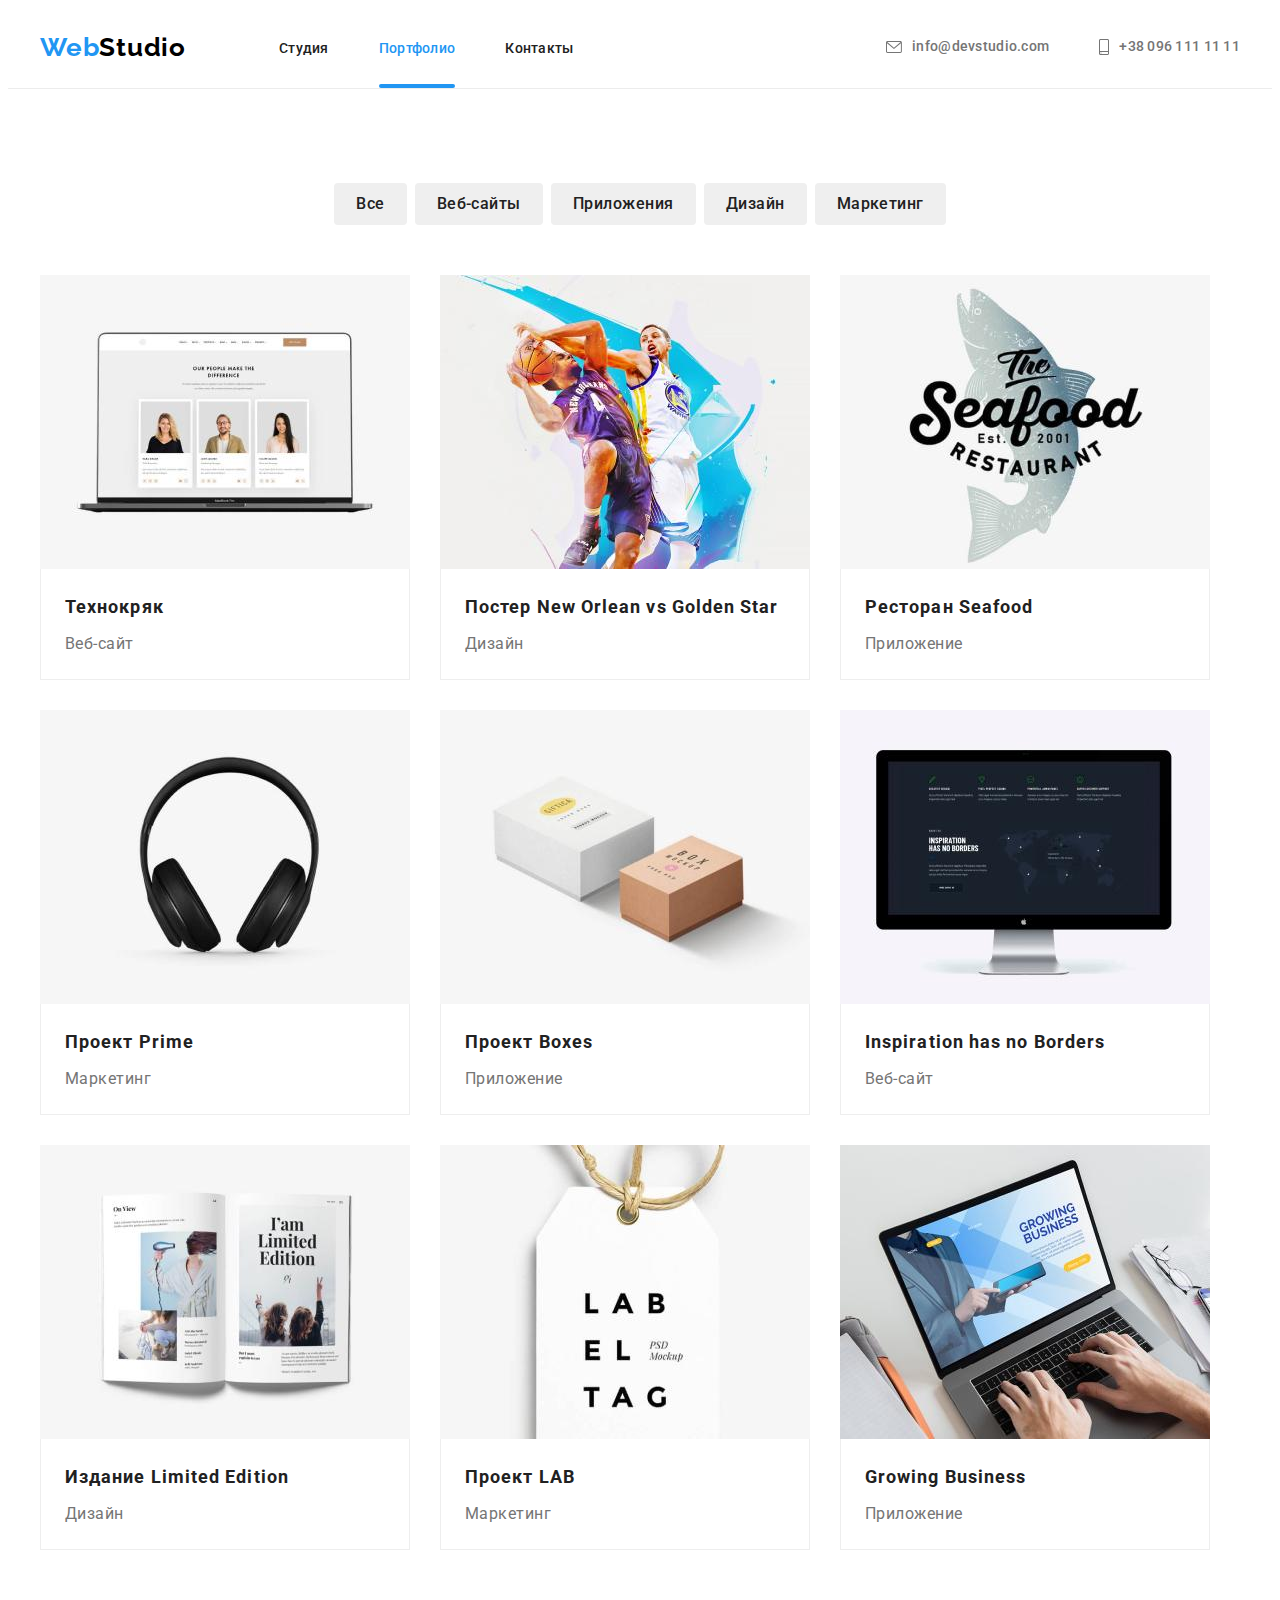
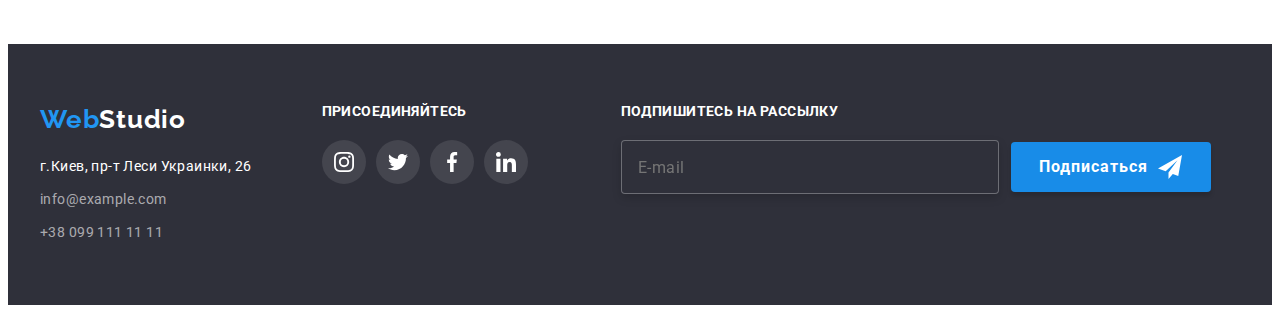
==== commit f4d700b2: "add" ====
--- a/portfolio.html
+++ b/portfolio.html
@@ -53,7 +53,7 @@
         <li class="portfolio-item"><a href="" class="portfolio-link list">
           <div class="portfolio-wrap">
           <img
-            src="./images 2/img 1.jpg"
+            src="./images/img 1.jpg"
             alt="Websait"
             width="370"
             height="294"
@@ -70,7 +70,7 @@
       </li>
         <li class="portfolio-item"><a href="" class="portfolio-link list">
           <div class="portfolio-wrap">
-            <img src="./images 2/img 2.jpg"
+            <img src="./images/img 2.jpg"
             alt="Design"
             width="370"
             height="294"
@@ -88,7 +88,7 @@
         <li class="portfolio-item"><a href="" class="portfolio-link list">
           <div class="portfolio-wrap">
           <img
-            src="./images 2/img 3.jpg"
+            src="./images/img 3.jpg"
             alt="Application"
             width="370"
             height="294"
@@ -106,7 +106,7 @@
         <li class="portfolio-item"><a href="" class="portfolio-link list">
           <div class="portfolio-wrap">
           <img
-            src="./images 2/img 4.jpg"
+            src="./images/img 4.jpg"
             alt="Marketing"
             width="370"
             height="294"
@@ -124,7 +124,7 @@
         <li class="portfolio-item"><a href="" class="portfolio-link list">
           <div class="portfolio-wrap">
           <img
-            src="./images 2/img 5.jpg"
+            src="./images/img 5.jpg"
             alt="Application"
             width="370"
             height="294"
@@ -141,7 +141,7 @@
         <li class="portfolio-item"><a href="" class="portfolio-link list">
           <div class="portfolio-wrap">
           <img
-            src="./images 2/img 6.jpg"
+            src="./images/img 6.jpg"
             alt="Websait"
             width="370"
             height="294"
@@ -157,7 +157,7 @@
         <li class="portfolio-item"><a href="" class="portfolio-link list">
           <div class="portfolio-wrap">
           <img
-            src="./images 2/img 7.jpg"
+            src="./images/img 7.jpg"
             alt="Design"
             width="370"
             height="294"
@@ -173,7 +173,7 @@
         <li class="portfolio-item"><a href="" class="portfolio-link list">
           <div class="portfolio-wrap">
           <img
-            src="./images 2/img 8.jpg"
+            src="./images/img 8.jpg"
             alt="Marketing"
             width="370"
             height="294"
@@ -189,7 +189,7 @@
         <li class="portfolio-item"><a href="" class="portfolio-link list">
           <div class="portfolio-wrap">
           <img
-            src="./images 2/img 9.jpg"
+            src="./images/img 9.jpg"
             alt="Application"
             width="370"
             height="294"
--- a/css/style.css
+++ b/css/style.css
@@ -697,7 +697,7 @@
 /*---------------MODAL--------*/
     
   .backdrop{
-    position: absolute;
+    position:fixed;
     top:0;
     width: 100%;
     height: 100%;
@@ -713,7 +713,7 @@
     box-shadow: 0px 1px 3px rgba(0, 0, 0, 0.12), 0px 1px 1px rgba(0, 0, 0, 0.14), 0px 2px 1px rgba(0, 0, 0, 0.2);
     border-radius: 4px;
     width: 528px;
-    min-height: 581px;
+    height: 581px;
     position: absolute;
     top:50%;
     left:50%;
@@ -796,12 +796,14 @@
      transition: fill 250ms cubic-bezier(0.4, 0, 0.2, 1);
      
  }
-   
+   .modal-field:not(:last-child) {
+    margin-bottom: 10px;
+}
+
+  
  
- .modal-field{
-   margin-bottom: 20px;
-  
- }
+   
+
 
  .modal-label{
     width: 100%;
